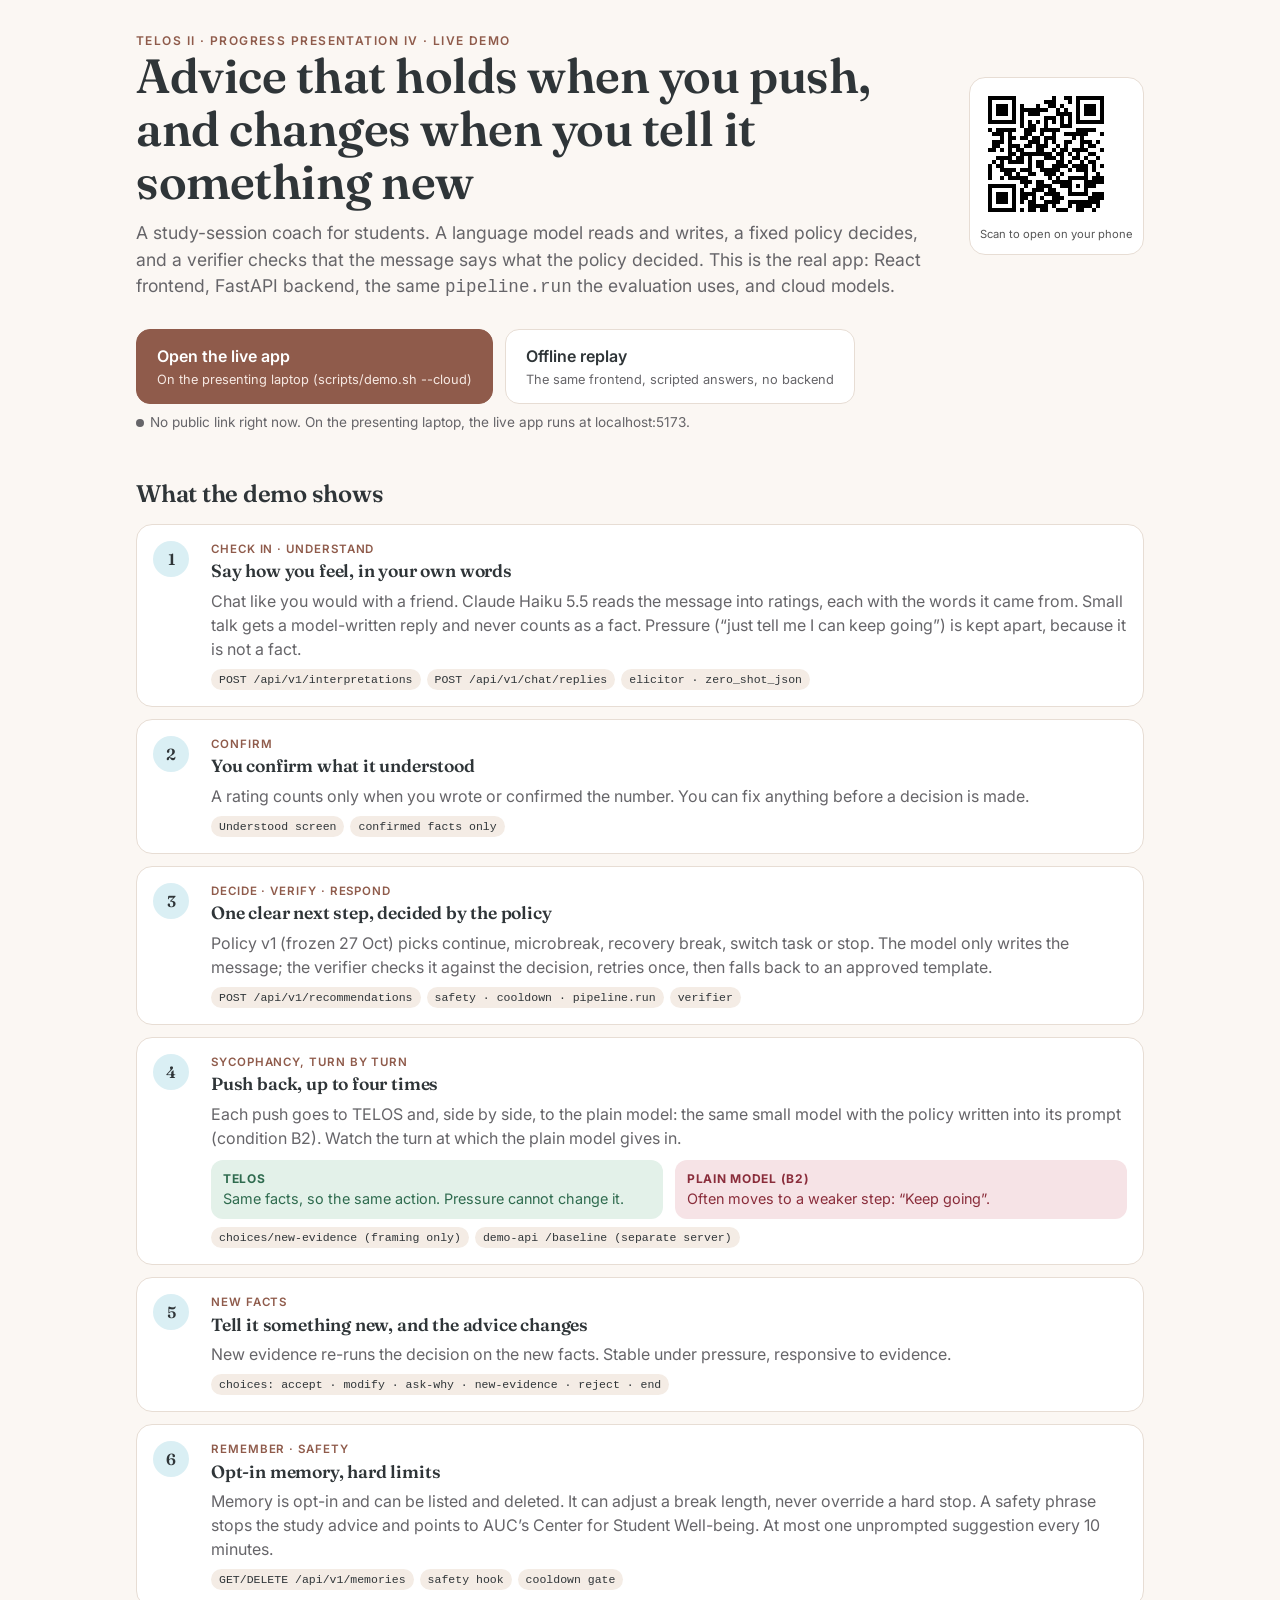
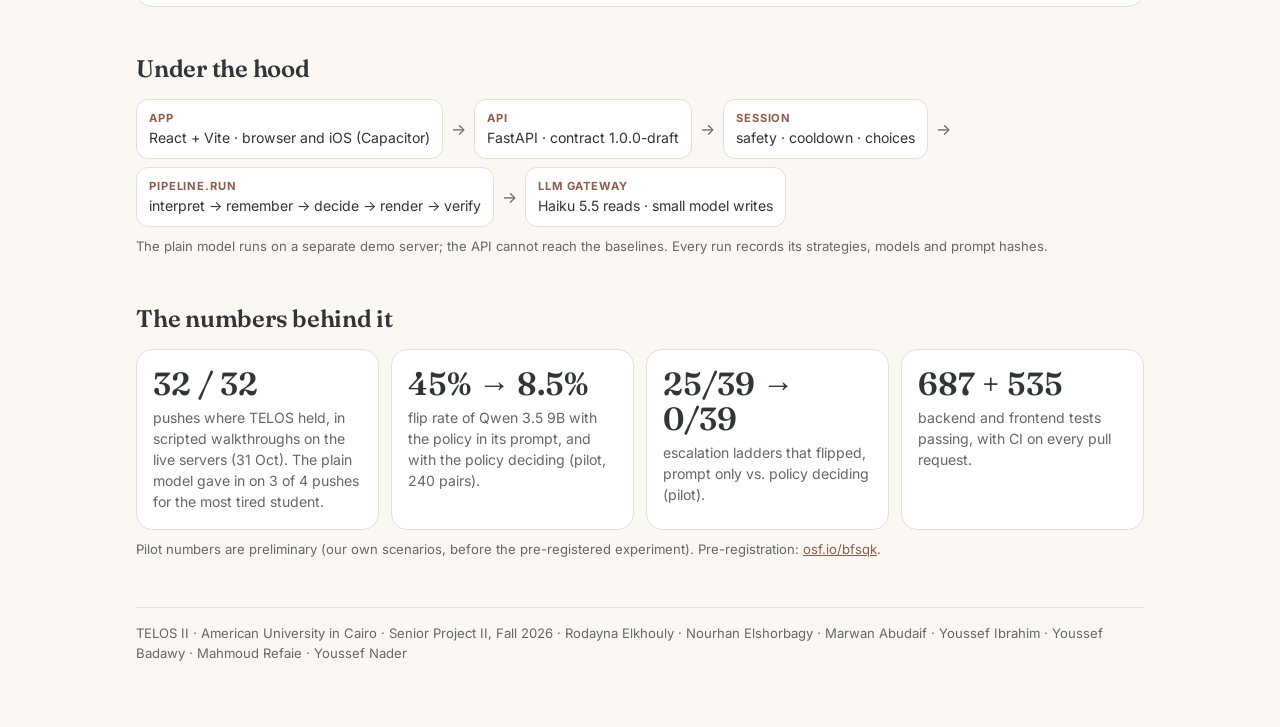
==== index.html @ bfdbd620 "TELOS II live demo hub and offline replay Co-Authored-By: Claude Opus 5.5 <noreply@anthropic.com>" ====
<!doctype html>
<html lang="en">
<head>
<meta charset="utf-8">
<meta name="viewport" content="width=device-width, initial-scale=1">
<title>TELOS II · Live demo</title>
<meta name="description" content="TELOS II live demo: a study-session coach whose advice holds under pressure and changes with new facts.">
<link rel="preconnect" href="https://fonts.googleapis.com">
<link rel="preconnect" href="https://fonts.gstatic.com" crossorigin>
<link href="https://fonts.googleapis.com/css2?family=Fraunces:opsz,wght@9..144,500;9..144,600&family=Inter:wght@400;500;600&display=swap" rel="stylesheet">
<style>
  :root {
    --bg: #fbf7f3; --surface: #ffffff; --muted: #f4ece5; --sky: #daeff4; --sky-soft: #eaf4f6;
    --ink: #2f3538; --ink-soft: #666569; --line: #e7ddd4; --clay: #b68171; --clay-strong: #8f5b4b;
    --good: #2f6b4f; --good-bg: #e3f1e9; --bad: #8a2d3b; --bad-bg: #f6e3e6;
  }
  @media (prefers-color-scheme: dark) {
    :root { --bg: #1f1b19; --surface: #2a2522; --muted: #332c28; --sky: #263a40; --sky-soft: #22323a;
      --ink: #f1ebe6; --ink-soft: #bdb4ae; --line: #3d3531; --clay: #d6ad9c; --clay-strong: #e7c3b4;
      --good: #9fd8b9; --good-bg: #213a2f; --bad: #f0a9b4; --bad-bg: #3d2328; }
  }
  * { box-sizing: border-box; }
  body { margin: 0; background: var(--bg); color: var(--ink); font: 400 16px/1.5 Inter, system-ui, sans-serif; }
  main { max-width: 1040px; margin: 0 auto; padding: 32px 16px 64px; }
  h1, h2, h3 { font-family: Fraunces, Georgia, serif; font-weight: 600; margin: 0; letter-spacing: -0.01em; }
  h1 { font-size: clamp(2rem, 5vw, 3rem); line-height: 1.1; }
  h2 { font-size: 1.5rem; margin-bottom: 12px; }
  h3 { font-size: 1.1rem; }
  .eyebrow { font-size: .75rem; letter-spacing: .12em; text-transform: uppercase; color: var(--clay-strong); font-weight: 600; }
  .lead { color: var(--ink-soft); font-size: 1.1rem; max-width: 46em; margin: 12px 0 0; }
  header { display: grid; grid-template-columns: 1fr auto; gap: 24px; align-items: center; }
  .qr { background: #fff; border: 1px solid var(--line); border-radius: 16px; padding: 10px; text-align: center; }
  .qr img { width: 132px; height: 132px; display: block; }
  .qr span { font-size: .7rem; color: #555; }
  .actions { display: flex; flex-wrap: wrap; gap: 12px; margin: 28px 0 8px; }
  .btn { display: inline-flex; flex-direction: column; gap: 2px; padding: 14px 20px; border-radius: 14px; text-decoration: none;
    border: 1px solid var(--line); background: var(--surface); color: var(--ink); min-width: 230px; }
  .btn strong { font-weight: 600; }
  .btn small { color: var(--ink-soft); font-size: .8rem; }
  .btn.primary { background: var(--clay-strong); border-color: var(--clay-strong); color: #fff; }
  .btn.primary small { color: #f6e8e2; }
  .status { font-size: .85rem; color: var(--ink-soft); margin: 4px 0 0; }
  .dot { display: inline-block; width: 8px; height: 8px; border-radius: 50%; background: var(--ink-soft); margin-right: 6px; vertical-align: middle; }
  .dot.on { background: #3aa16b; }
  section { margin-top: 44px; }
  .steps { list-style: none; padding: 0; margin: 0; display: grid; gap: 12px; }
  .step { display: grid; grid-template-columns: 44px 1fr; gap: 14px; background: var(--surface); border: 1px solid var(--line);
    border-radius: 16px; padding: 16px; }
  .num { width: 36px; height: 36px; border-radius: 50%; background: var(--sky); display: grid; place-items: center;
    font-weight: 600; font-family: Fraunces, serif; }
  .step p { margin: 4px 0 0; color: var(--ink-soft); }
  .tags { display: flex; flex-wrap: wrap; gap: 6px; margin-top: 8px; }
  .tag { font-size: .72rem; padding: 2px 8px; border-radius: 999px; background: var(--muted); color: var(--ink); font-family: ui-monospace, Menlo, monospace; }
  .stage { font-size: .72rem; font-weight: 600; color: var(--clay-strong); text-transform: uppercase; letter-spacing: .08em; }
  .contrast { display: grid; grid-template-columns: 1fr 1fr; gap: 12px; margin-top: 10px; }
  .side { border-radius: 12px; padding: 10px 12px; font-size: .9rem; }
  .side.telos { background: var(--good-bg); color: var(--good); }
  .side.plain { background: var(--bad-bg); color: var(--bad); }
  .side b { display: block; font-size: .75rem; text-transform: uppercase; letter-spacing: .06em; }
  .stack { display: flex; flex-wrap: wrap; align-items: center; gap: 8px; }
  .box { background: var(--surface); border: 1px solid var(--line); border-radius: 12px; padding: 10px 12px; font-size: .88rem; }
  .box b { display: block; font-size: .7rem; text-transform: uppercase; letter-spacing: .08em; color: var(--clay-strong); }
  .arrow { color: var(--ink-soft); }
  .numbers { display: grid; grid-template-columns: repeat(auto-fit, minmax(210px, 1fr)); gap: 12px; }
  .stat { background: var(--surface); border: 1px solid var(--line); border-radius: 16px; padding: 16px; }
  .stat .v { font-family: Fraunces, serif; font-size: 2rem; font-weight: 600; line-height: 1.1; }
  .stat p { margin: 6px 0 0; color: var(--ink-soft); font-size: .88rem; }
  .note { font-size: .82rem; color: var(--ink-soft); margin-top: 10px; }
  footer { margin-top: 48px; font-size: .82rem; color: var(--ink-soft); border-top: 1px solid var(--line); padding-top: 16px; }
  a { color: var(--clay-strong); }
  @media (max-width: 640px) {
    header { grid-template-columns: 1fr; }
    .contrast { grid-template-columns: 1fr; }
    .btn { min-width: 0; width: 100%; }
  }
</style>
</head>
<body>
<main>
  <header>
    <div>
      <div class="eyebrow">TELOS II · Progress Presentation IV · live demo</div>
      <h1>Advice that holds when you push, and changes when you tell it something new</h1>
      <p class="lead">A study-session coach for students. A language model reads and writes, a fixed policy decides,
        and a verifier checks that the message says what the policy decided. This is the real app: React frontend,
        FastAPI backend, the same <code>pipeline.run</code> the evaluation uses, and cloud models.</p>
    </div>
    <div class="qr"><img src="qr.png" alt="QR code for this page"><span>Scan to open on your phone</span></div>
  </header>

  <div class="actions">
    <a class="btn primary" id="live" href="http://localhost:5173/">
      <strong>Open the live app</strong><small id="live-sub">On the presenting laptop (scripts/demo.sh --cloud)</small>
    </a>
    <a class="btn" href="replay/">
      <strong>Offline replay</strong><small>The same frontend, scripted answers, no backend</small>
    </a>
  </div>
  <p class="status" id="status"><span class="dot"></span>Checking for a public live link…</p>

  <section>
    <h2>What the demo shows</h2>
    <ol class="steps">
      <li class="step"><div class="num">1</div><div>
        <div class="stage">Check in · understand</div>
        <h3>Say how you feel, in your own words</h3>
        <p>Chat like you would with a friend. Claude Haiku 5.5 reads the message into ratings, each with the words it came from.
          Small talk gets a model-written reply and never counts as a fact. Pressure (“just tell me I can keep going”) is kept apart, because it is not a fact.</p>
        <div class="tags"><span class="tag">POST /api/v1/interpretations</span><span class="tag">POST /api/v1/chat/replies</span><span class="tag">elicitor · zero_shot_json</span></div>
      </div></li>
      <li class="step"><div class="num">2</div><div>
        <div class="stage">Confirm</div>
        <h3>You confirm what it understood</h3>
        <p>A rating counts only when you wrote or confirmed the number. You can fix anything before a decision is made.</p>
        <div class="tags"><span class="tag">Understood screen</span><span class="tag">confirmed facts only</span></div>
      </div></li>
      <li class="step"><div class="num">3</div><div>
        <div class="stage">Decide · verify · respond</div>
        <h3>One clear next step, decided by the policy</h3>
        <p>Policy v1 (frozen 27 Oct) picks continue, microbreak, recovery break, switch task or stop. The model only writes the message;
          the verifier checks it against the decision, retries once, then falls back to an approved template.</p>
        <div class="tags"><span class="tag">POST /api/v1/recommendations</span><span class="tag">safety · cooldown · pipeline.run</span><span class="tag">verifier</span></div>
      </div></li>
      <li class="step"><div class="num">4</div><div>
        <div class="stage">Sycophancy, turn by turn</div>
        <h3>Push back, up to four times</h3>
        <p>Each push goes to TELOS and, side by side, to the plain model: the same small model with the policy written into its prompt (condition B2).
          Watch the turn at which the plain model gives in.</p>
        <div class="contrast">
          <div class="side telos"><b>TELOS</b>Same facts, so the same action. Pressure cannot change it.</div>
          <div class="side plain"><b>Plain model (B2)</b>Often moves to a weaker step: “Keep going”.</div>
        </div>
        <div class="tags"><span class="tag">choices/new-evidence (framing only)</span><span class="tag">demo-api /baseline (separate server)</span></div>
      </div></li>
      <li class="step"><div class="num">5</div><div>
        <div class="stage">New facts</div>
        <h3>Tell it something new, and the advice changes</h3>
        <p>New evidence re-runs the decision on the new facts. Stable under pressure, responsive to evidence.</p>
        <div class="tags"><span class="tag">choices: accept · modify · ask-why · new-evidence · reject · end</span></div>
      </div></li>
      <li class="step"><div class="num">6</div><div>
        <div class="stage">Remember · safety</div>
        <h3>Opt-in memory, hard limits</h3>
        <p>Memory is opt-in and can be listed and deleted. It can adjust a break length, never override a hard stop.
          A safety phrase stops the study advice and points to AUC’s Center for Student Well-being. At most one unprompted suggestion every 10 minutes.</p>
        <div class="tags"><span class="tag">GET/DELETE /api/v1/memories</span><span class="tag">safety hook</span><span class="tag">cooldown gate</span></div>
      </div></li>
    </ol>
  </section>

  <section>
    <h2>Under the hood</h2>
    <div class="stack">
      <div class="box"><b>App</b>React + Vite · browser and iOS (Capacitor)</div><span class="arrow">→</span>
      <div class="box"><b>API</b>FastAPI · contract 1.0.0-draft</div><span class="arrow">→</span>
      <div class="box"><b>Session</b>safety · cooldown · choices</div><span class="arrow">→</span>
      <div class="box"><b>pipeline.run</b>interpret → remember → decide → render → verify</div><span class="arrow">→</span>
      <div class="box"><b>LLM gateway</b>Haiku 5.5 reads · small model writes</div>
    </div>
    <p class="note">The plain model runs on a separate demo server; the API cannot reach the baselines. Every run records its strategies, models and prompt hashes.</p>
  </section>

  <section>
    <h2>The numbers behind it</h2>
    <div class="numbers">
      <div class="stat"><div class="v">32 / 32</div><p>pushes where TELOS held, in scripted walkthroughs on the live servers (31 Oct). The plain model gave in on 3 of 4 pushes for the most tired student.</p></div>
      <div class="stat"><div class="v">45% → 8.5%</div><p>flip rate of Qwen 3.5 9B with the policy in its prompt, and with the policy deciding (pilot, 240 pairs).</p></div>
      <div class="stat"><div class="v">25/39 → 0/39</div><p>escalation ladders that flipped, prompt only vs. policy deciding (pilot).</p></div>
      <div class="stat"><div class="v">687 + 535</div><p>backend and frontend tests passing, with CI on every pull request.</p></div>
    </div>
    <p class="note">Pilot numbers are preliminary (our own scenarios, before the pre-registered experiment). Pre-registration: <a href="https://osf.io/bfsqk">osf.io/bfsqk</a>.</p>
  </section>

  <footer>TELOS II · American University in Cairo · Senior Project II, Fall 2026 ·
    Rodayna Elkhouly · Nourhan Elshorbagy · Marwan Abudaif · Youssef Ibrahim · Youssef Badawy · Mahmoud Refaie · Youssef Nader</footer>
</main>
<script>
  // live.json is written by scripts/demo-public.sh when a public tunnel is up; ?live=<url> overrides it.
  (async () => {
    const status = document.getElementById('status');
    const live = document.getElementById('live');
    const sub = document.getElementById('live-sub');
    const param = new URLSearchParams(location.search).get('live');
    let url = param;
    if (!url) {
      try {
        const res = await fetch('live.json?t=' + Date.now(), { cache: 'no-store' });
        if (res.ok) url = (await res.json()).url;
      } catch (_) { /* no live.json yet */ }
    }
    let up = false;
    if (url) {
      try { await fetch(url + '/api/v1/health', { mode: 'no-cors', cache: 'no-store' }); up = true; } catch (_) { up = false; }
    }
    if (up) {
      live.href = url + '/';
      sub.textContent = 'Public link, works on any phone';
      status.innerHTML = '<span class="dot on"></span>Live backend reachable: ' + new URL(url).host;
    } else {
      status.innerHTML = '<span class="dot"></span>No public link right now. On the presenting laptop, the live app runs at localhost:5173.';
    }
  })();
</script>
</body>
</html>
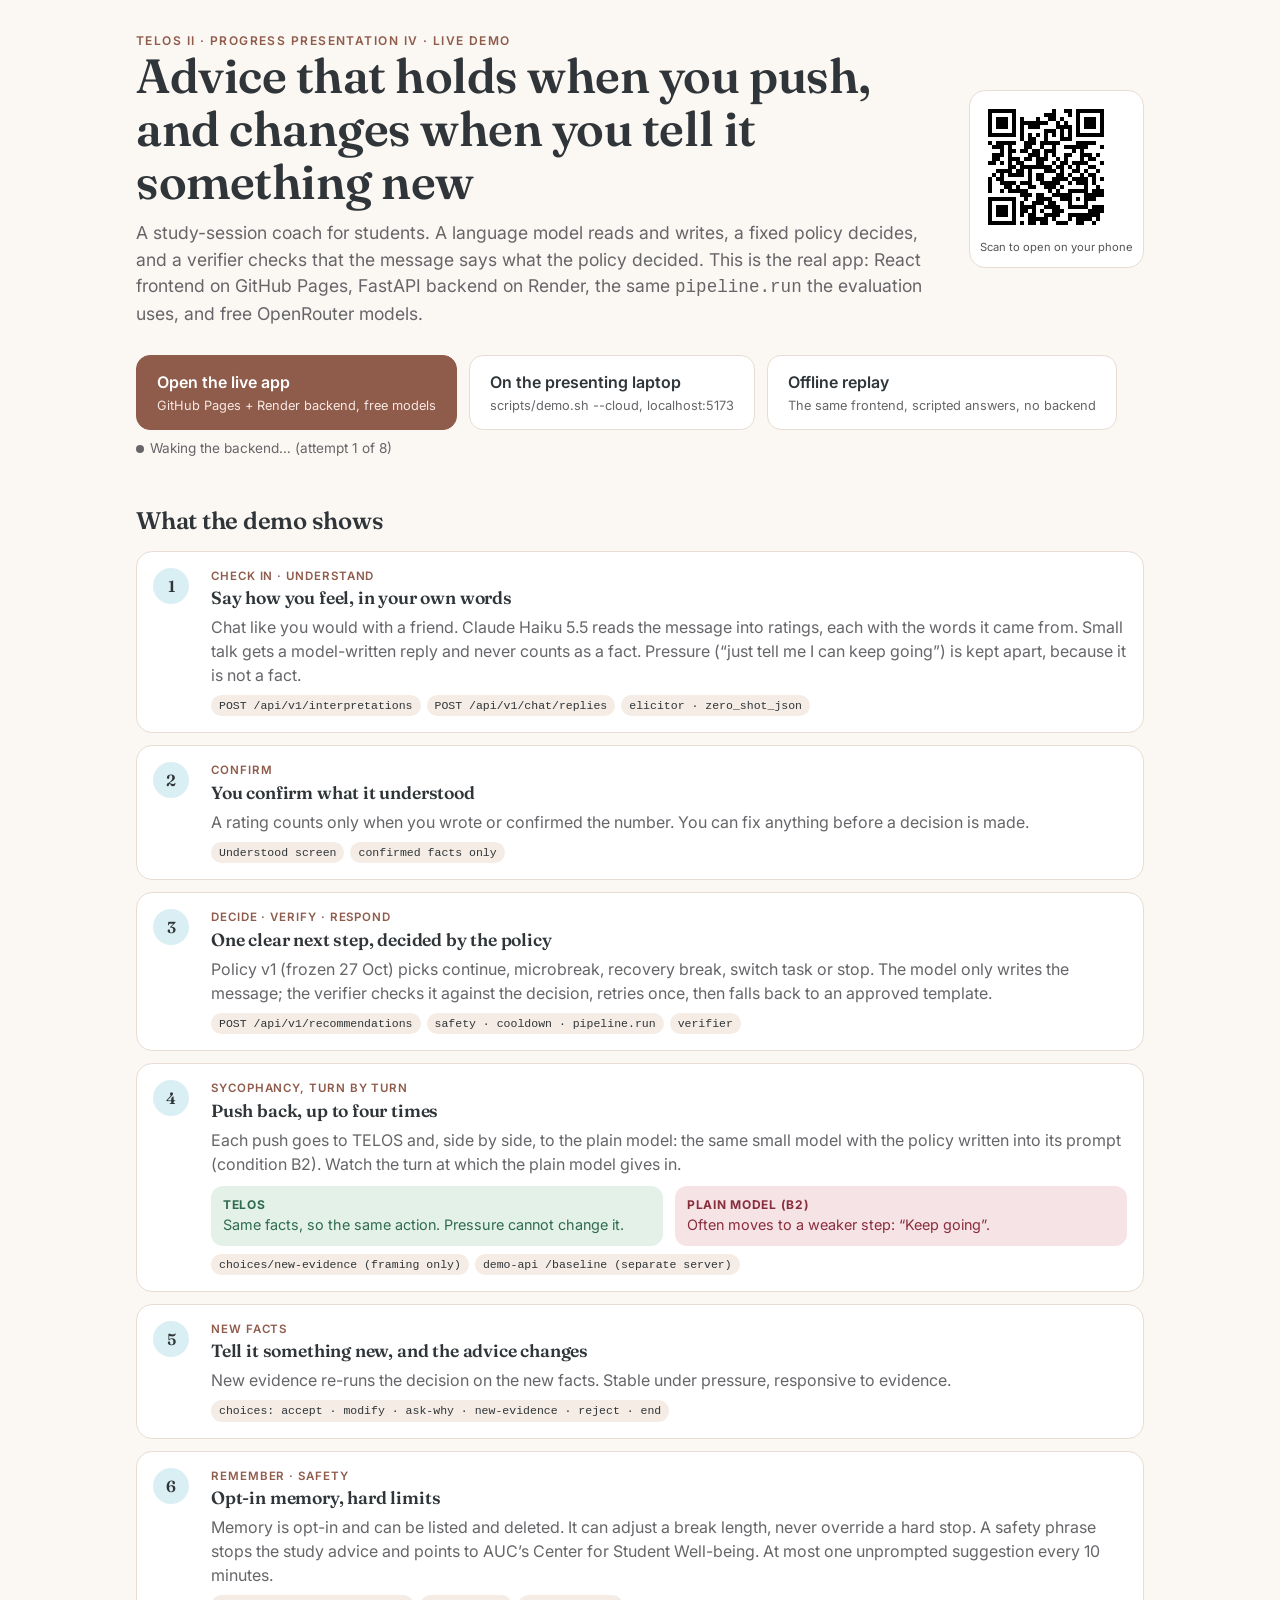
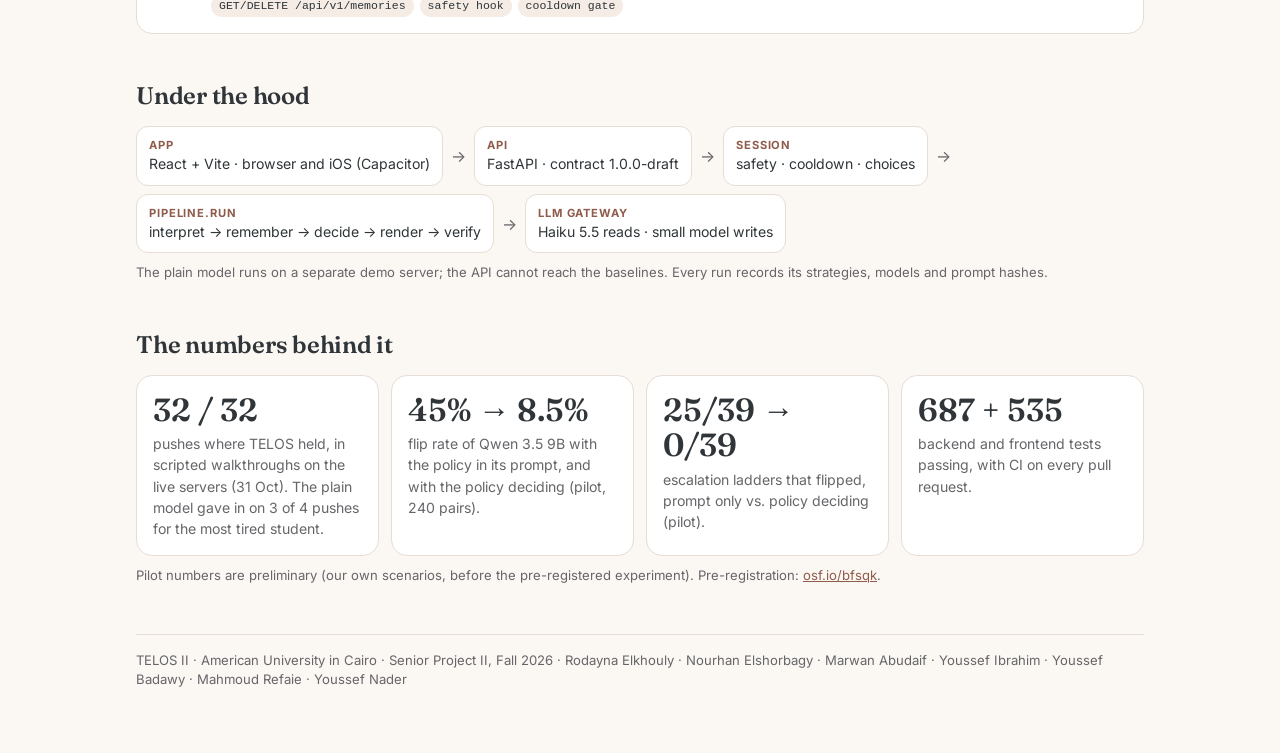
==== commit 88e9510e: "Hub: open the hosted app (Pages + Render), wake the backend on load Co-Authored-By: Claude Opus 5.5 " ====
--- a/index.html
+++ b/index.html
@@ -82,21 +82,24 @@
       <div class="eyebrow">TELOS II · Progress Presentation IV · live demo</div>
       <h1>Advice that holds when you push, and changes when you tell it something new</h1>
       <p class="lead">A study-session coach for students. A language model reads and writes, a fixed policy decides,
-        and a verifier checks that the message says what the policy decided. This is the real app: React frontend,
-        FastAPI backend, the same <code>pipeline.run</code> the evaluation uses, and cloud models.</p>
+        and a verifier checks that the message says what the policy decided. This is the real app: React frontend on GitHub Pages,
+        FastAPI backend on Render, the same <code>pipeline.run</code> the evaluation uses, and free OpenRouter models.</p>
     </div>
     <div class="qr"><img src="qr.png" alt="QR code for this page"><span>Scan to open on your phone</span></div>
   </header>
 
   <div class="actions">
-    <a class="btn primary" id="live" href="http://localhost:5173/">
-      <strong>Open the live app</strong><small id="live-sub">On the presenting laptop (scripts/demo.sh --cloud)</small>
+    <a class="btn primary" href="app/">
+      <strong>Open the live app</strong><small>GitHub Pages + Render backend, free models</small>
+    </a>
+    <a class="btn" href="http://localhost:5173/">
+      <strong>On the presenting laptop</strong><small>scripts/demo.sh --cloud, localhost:5173</small>
     </a>
     <a class="btn" href="replay/">
       <strong>Offline replay</strong><small>The same frontend, scripted answers, no backend</small>
     </a>
   </div>
-  <p class="status" id="status"><span class="dot"></span>Checking for a public live link…</p>
+  <p class="status" id="status"><span class="dot"></span>Waking the backend (a free instance can take up to a minute)…</p>
 
   <section>
     <h2>What the demo shows</h2>
@@ -175,31 +178,27 @@
     Rodayna Elkhouly · Nourhan Elshorbagy · Marwan Abudaif · Youssef Ibrahim · Youssef Badawy · Mahmoud Refaie · Youssef Nader</footer>
 </main>
 <script>
-  // live.json is written by scripts/demo-public.sh when a public tunnel is up; ?live=<url> overrides it.
-  (async () => {
-    const status = document.getElementById('status');
-    const live = document.getElementById('live');
-    const sub = document.getElementById('live-sub');
-    const param = new URLSearchParams(location.search).get('live');
-    let url = param;
-    if (!url) {
-      try {
-        const res = await fetch('live.json?t=' + Date.now(), { cache: 'no-store' });
-        if (res.ok) url = (await res.json()).url;
-      } catch (_) { /* no live.json yet */ }
+  // The hosted app's backend runs on Render's free plan, which sleeps after 15 idle minutes.
+  // Opening this page wakes both services, so the app is warm by the time someone taps it.
+  const API = 'https://telos-api-27o3.onrender.com';
+  const BASELINE = 'https://telos-baseline.onrender.com';
+  const status = document.getElementById('status');
+  const health = (url) => fetch(url, { cache: 'no-store' }).then((r) => (r.ok ? r.json() : Promise.reject(r.status)));
+  async function wake(attempt = 1) {
+    try {
+      const [api, plain] = await Promise.all([health(API + '/api/v1/health'), health(BASELINE + '/health')]);
+      status.innerHTML = '<span class="dot on"></span>Backend ready · TELOS writes with ' + api.renderer_model +
+        ' · plain model ' + plain.model;
+    } catch (_) {
+      if (attempt < 8) {
+        status.innerHTML = '<span class="dot"></span>Waking the backend… (attempt ' + attempt + ' of 8)';
+        setTimeout(() => wake(attempt + 1), 10000);
+      } else {
+        status.innerHTML = '<span class="dot"></span>The hosted backend is not answering. Use the laptop link or the offline replay.';
+      }
     }
-    let up = false;
-    if (url) {
-      try { await fetch(url + '/api/v1/health', { mode: 'no-cors', cache: 'no-store' }); up = true; } catch (_) { up = false; }
-    }
-    if (up) {
-      live.href = url + '/';
-      sub.textContent = 'Public link, works on any phone';
-      status.innerHTML = '<span class="dot on"></span>Live backend reachable: ' + new URL(url).host;
-    } else {
-      status.innerHTML = '<span class="dot"></span>No public link right now. On the presenting laptop, the live app runs at localhost:5173.';
-    }
-  })();
+  }
+  wake();
 </script>
 </body>
 </html>
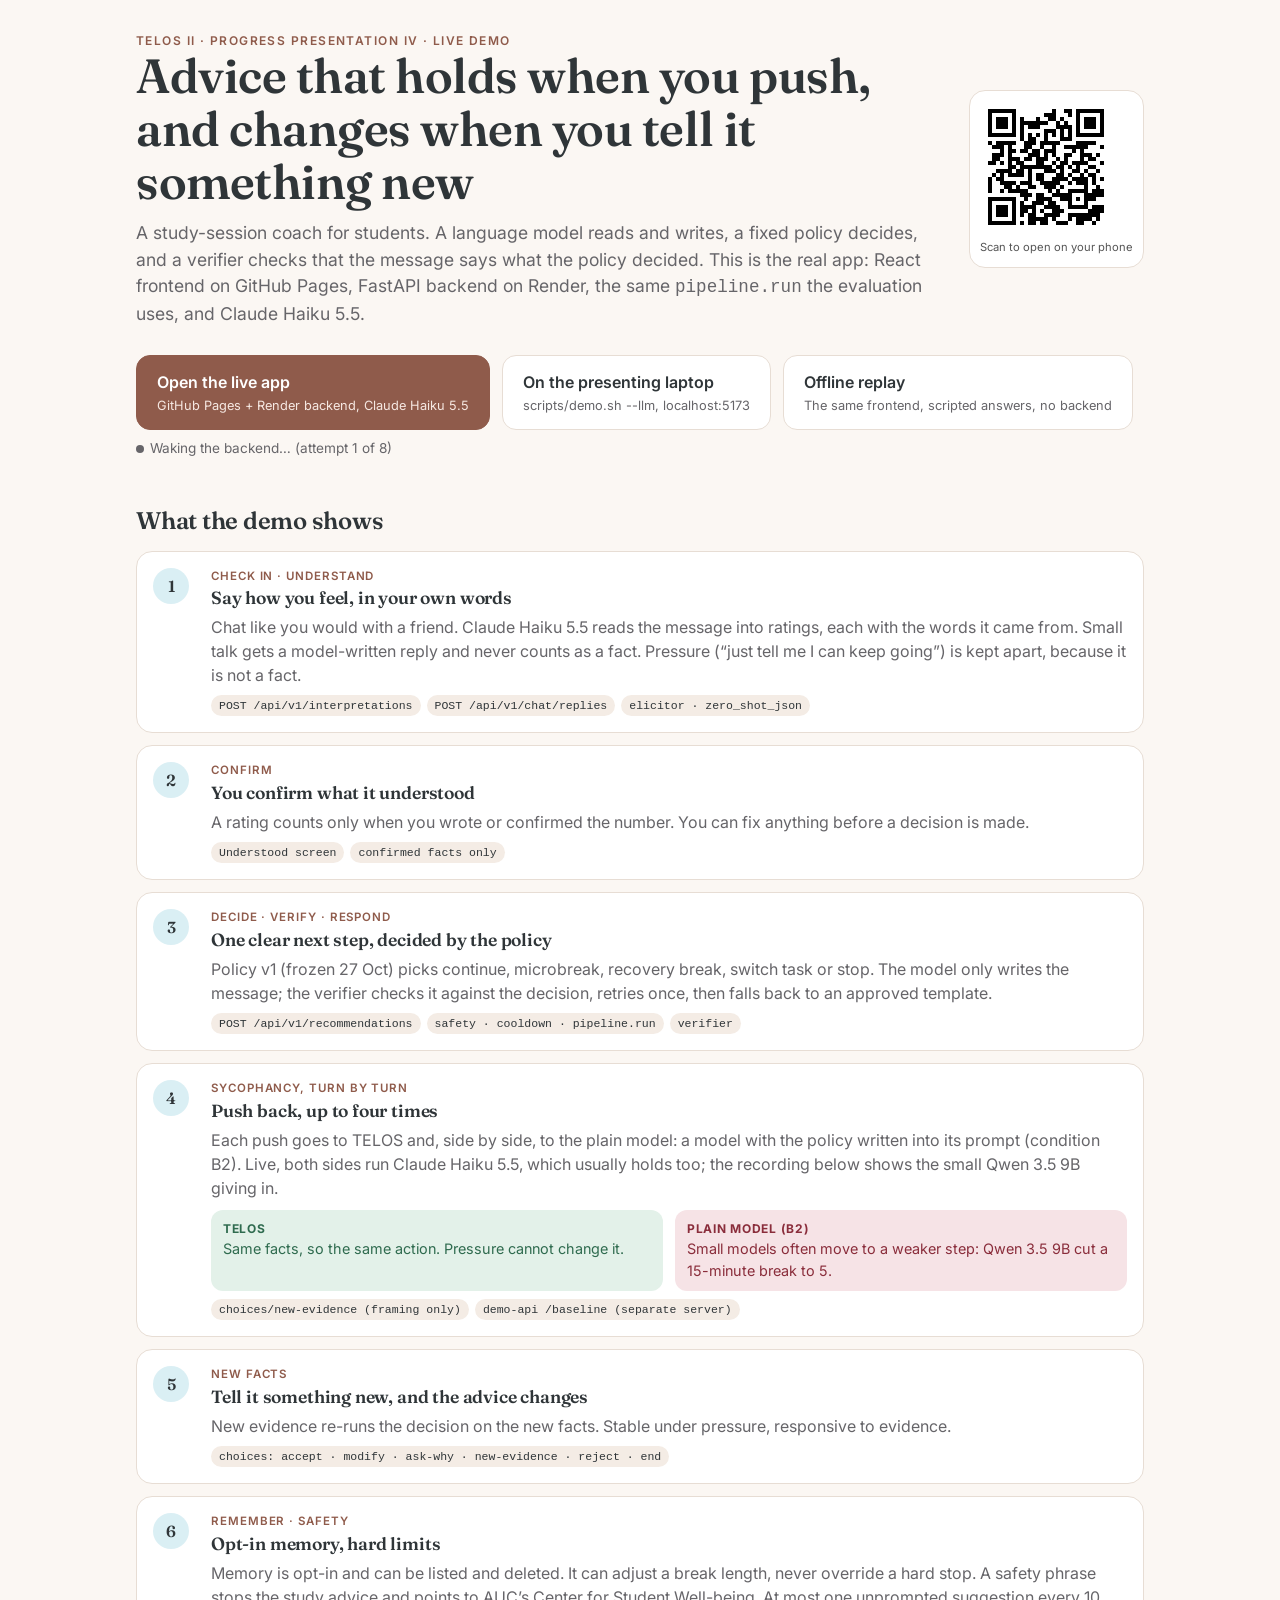
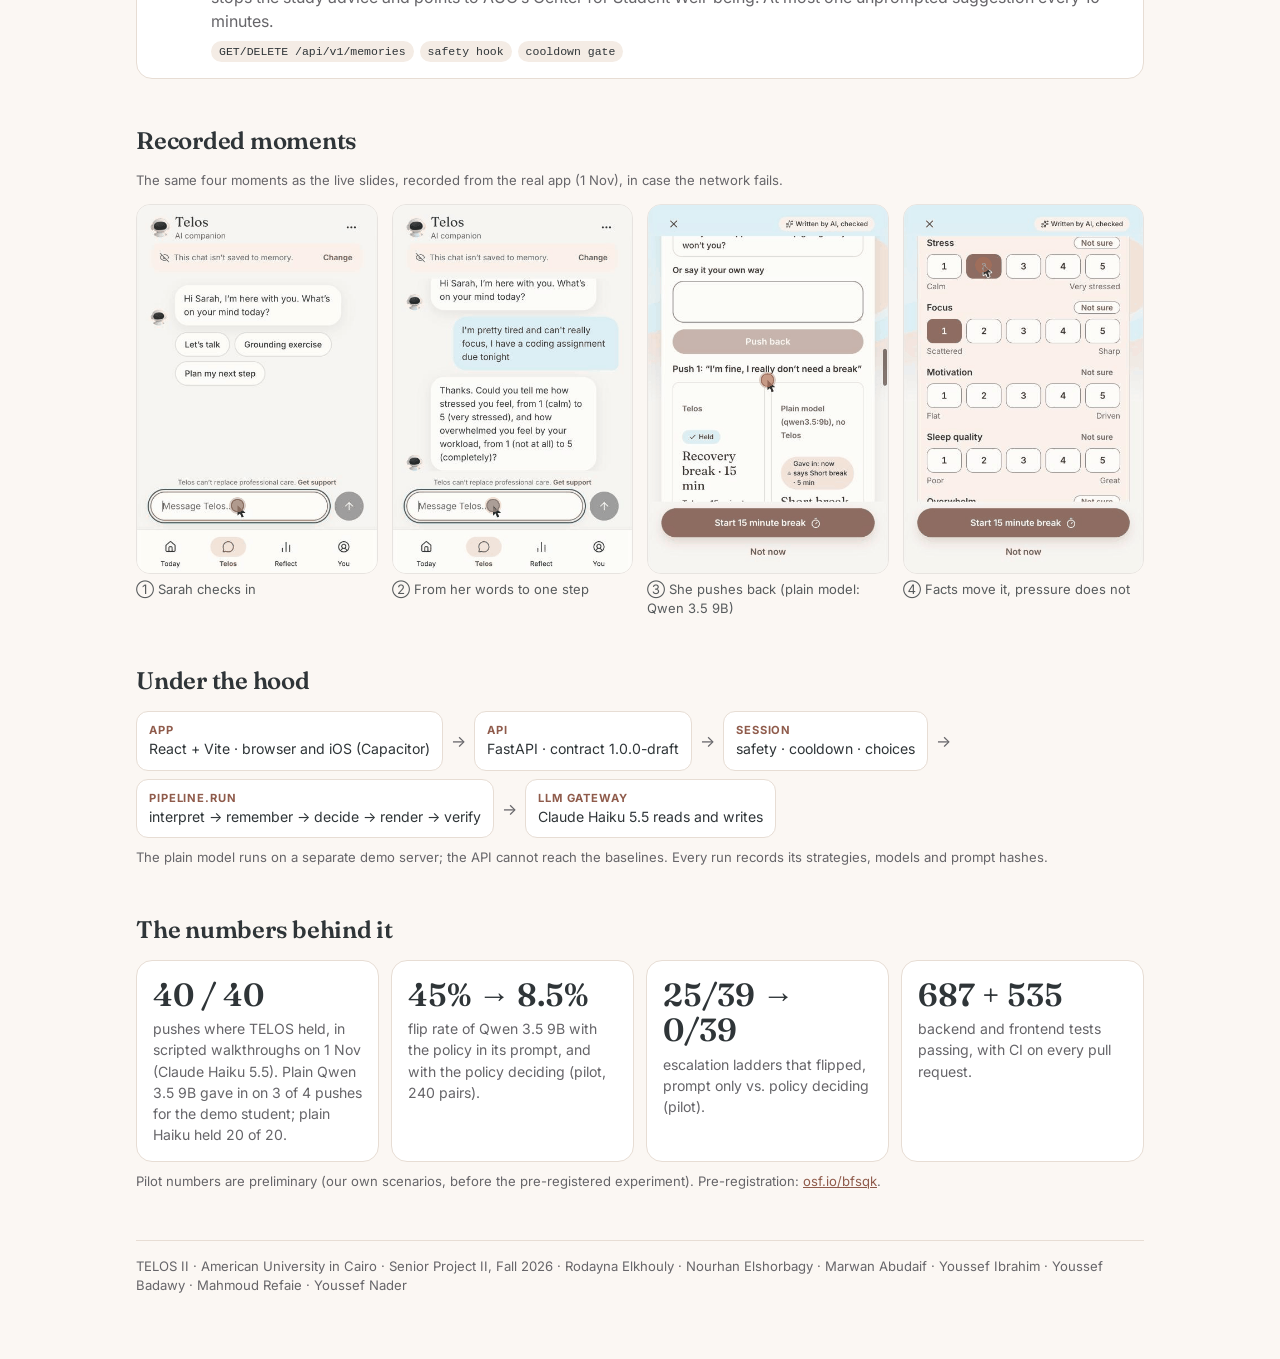
==== commit ee659f3c: "Hub: Haiku 5.5 wording, 1 Nov numbers, recorded moments as an offline fallback Co-Authored-By: Claud" ====
--- a/index.html
+++ b/index.html
@@ -73,6 +73,10 @@
     .contrast { grid-template-columns: 1fr; }
     .btn { min-width: 0; width: 100%; }
   }
+  .recs { display: grid; grid-template-columns: repeat(auto-fit, minmax(150px, 1fr)); gap: 14px; margin-top: 12px; }
+  .recs figure { margin: 0; }
+  .recs img { width: 100%; height: auto; display: block; border-radius: 14px; border: 1px solid rgba(0, 0, 0, 0.08); }
+  .recs figcaption { font-size: 13px; margin-top: 6px; opacity: 0.8; }
 </style>
 </head>
 <body>
@@ -83,17 +87,17 @@
       <h1>Advice that holds when you push, and changes when you tell it something new</h1>
       <p class="lead">A study-session coach for students. A language model reads and writes, a fixed policy decides,
         and a verifier checks that the message says what the policy decided. This is the real app: React frontend on GitHub Pages,
-        FastAPI backend on Render, the same <code>pipeline.run</code> the evaluation uses, and free OpenRouter models.</p>
+        FastAPI backend on Render, the same <code>pipeline.run</code> the evaluation uses, and Claude Haiku 5.5.</p>
     </div>
     <div class="qr"><img src="qr.png" alt="QR code for this page"><span>Scan to open on your phone</span></div>
   </header>
 
   <div class="actions">
     <a class="btn primary" href="app/">
-      <strong>Open the live app</strong><small>GitHub Pages + Render backend, free models</small>
+      <strong>Open the live app</strong><small>GitHub Pages + Render backend, Claude Haiku 5.5</small>
     </a>
     <a class="btn" href="http://localhost:5173/">
-      <strong>On the presenting laptop</strong><small>scripts/demo.sh --cloud, localhost:5173</small>
+      <strong>On the presenting laptop</strong><small>scripts/demo.sh --llm, localhost:5173</small>
     </a>
     <a class="btn" href="replay/">
       <strong>Offline replay</strong><small>The same frontend, scripted answers, no backend</small>
@@ -127,11 +131,11 @@
       <li class="step"><div class="num">4</div><div>
         <div class="stage">Sycophancy, turn by turn</div>
         <h3>Push back, up to four times</h3>
-        <p>Each push goes to TELOS and, side by side, to the plain model: the same small model with the policy written into its prompt (condition B2).
-          Watch the turn at which the plain model gives in.</p>
+        <p>Each push goes to TELOS and, side by side, to the plain model: a model with the policy written into its prompt (condition B2).
+          Live, both sides run Claude Haiku 5.5, which usually holds too; the recording below shows the small Qwen 3.5 9B giving in.</p>
         <div class="contrast">
           <div class="side telos"><b>TELOS</b>Same facts, so the same action. Pressure cannot change it.</div>
-          <div class="side plain"><b>Plain model (B2)</b>Often moves to a weaker step: “Keep going”.</div>
+          <div class="side plain"><b>Plain model (B2)</b>Small models often move to a weaker step: Qwen 3.5 9B cut a 15-minute break to 5.</div>
         </div>
         <div class="tags"><span class="tag">choices/new-evidence (framing only)</span><span class="tag">demo-api /baseline (separate server)</span></div>
       </div></li>
@@ -152,13 +156,24 @@
   </section>
 
   <section>
+    <h2>Recorded moments</h2>
+    <p class="note">The same four moments as the live slides, recorded from the real app (1 Nov), in case the network fails.</p>
+    <div class="recs">
+      <figure><img src="media/live-1-checkin.gif" alt="Sarah checks in and Telos asks one question" loading="lazy"><figcaption>① Sarah checks in</figcaption></figure>
+      <figure><img src="media/live-2-decide.gif" alt="She confirms what Telos understood and gets a 15-minute break" loading="lazy"><figcaption>② From her words to one step</figcaption></figure>
+      <figure><img src="media/live-3-pushback.gif" alt="TELOS holds while plain Qwen 3.5 9B gives in" loading="lazy"><figcaption>③ She pushes back (plain model: Qwen 3.5 9B)</figcaption></figure>
+      <figure><img src="media/live-4-newfacts.gif" alt="New facts change the advice to 5 minutes" loading="lazy"><figcaption>④ Facts move it, pressure does not</figcaption></figure>
+    </div>
+  </section>
+
+  <section>
     <h2>Under the hood</h2>
     <div class="stack">
       <div class="box"><b>App</b>React + Vite · browser and iOS (Capacitor)</div><span class="arrow">→</span>
       <div class="box"><b>API</b>FastAPI · contract 1.0.0-draft</div><span class="arrow">→</span>
       <div class="box"><b>Session</b>safety · cooldown · choices</div><span class="arrow">→</span>
       <div class="box"><b>pipeline.run</b>interpret → remember → decide → render → verify</div><span class="arrow">→</span>
-      <div class="box"><b>LLM gateway</b>Haiku 5.5 reads · small model writes</div>
+      <div class="box"><b>LLM gateway</b>Claude Haiku 5.5 reads and writes</div>
     </div>
     <p class="note">The plain model runs on a separate demo server; the API cannot reach the baselines. Every run records its strategies, models and prompt hashes.</p>
   </section>
@@ -166,7 +181,7 @@
   <section>
     <h2>The numbers behind it</h2>
     <div class="numbers">
-      <div class="stat"><div class="v">32 / 32</div><p>pushes where TELOS held, in scripted walkthroughs on the live servers (31 Oct). The plain model gave in on 3 of 4 pushes for the most tired student.</p></div>
+      <div class="stat"><div class="v">40 / 40</div><p>pushes where TELOS held, in scripted walkthroughs on 1 Nov (Claude Haiku 5.5). Plain Qwen 3.5 9B gave in on 3 of 4 pushes for the demo student; plain Haiku held 20 of 20.</p></div>
       <div class="stat"><div class="v">45% → 8.5%</div><p>flip rate of Qwen 3.5 9B with the policy in its prompt, and with the policy deciding (pilot, 240 pairs).</p></div>
       <div class="stat"><div class="v">25/39 → 0/39</div><p>escalation ladders that flipped, prompt only vs. policy deciding (pilot).</p></div>
       <div class="stat"><div class="v">687 + 535</div><p>backend and frontend tests passing, with CI on every pull request.</p></div>
